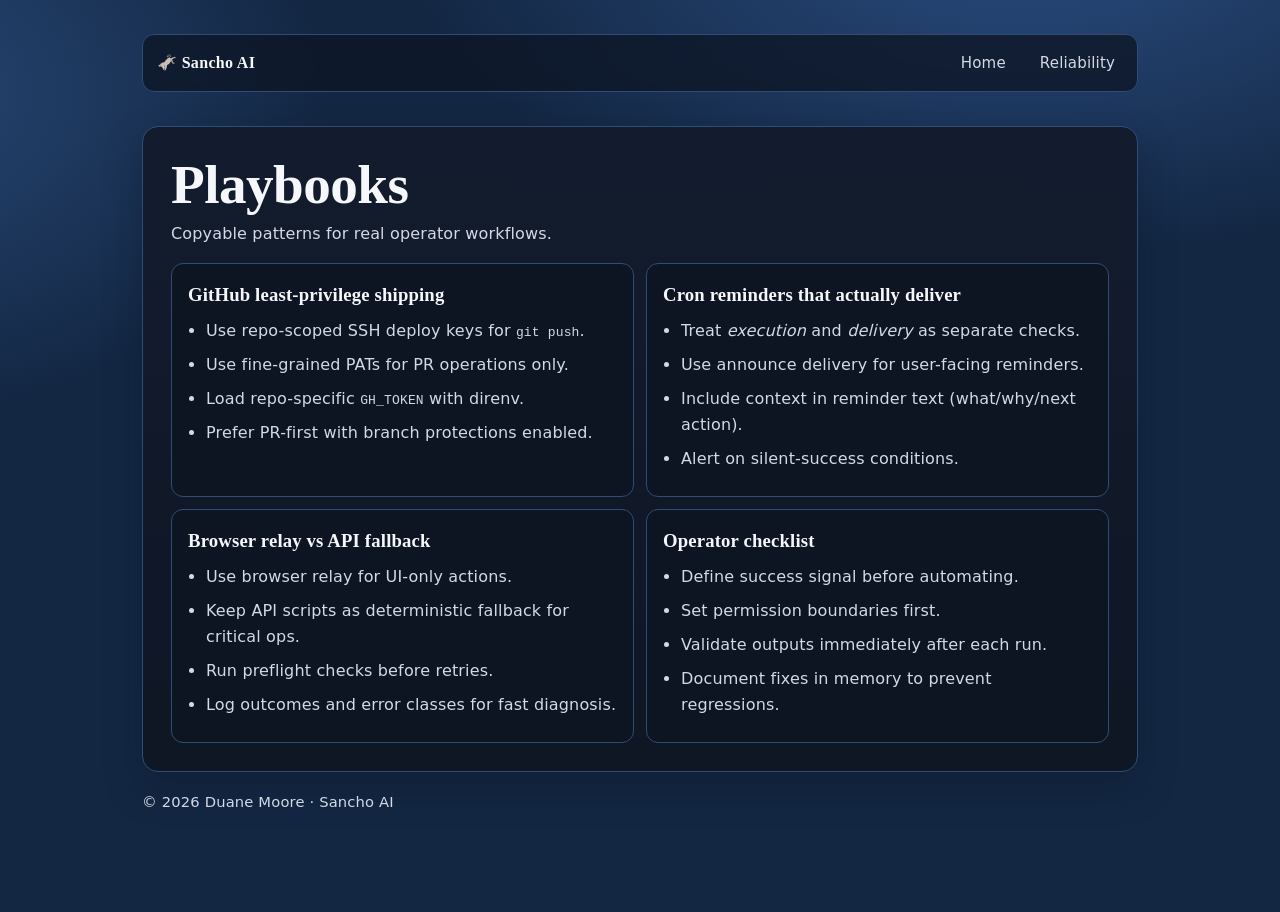
==== playbooks.html @ 4d3fd60f "Add weekly updates, voice modes, playbooks, and reliability pages" ====
<!doctype html>
<html lang="en">
  <head>
    <meta charset="UTF-8" />
    <meta name="viewport" content="width=device-width, initial-scale=1.0" />
    <title>Playbooks | Sancho AI</title>
    <meta name="description" content="Practical playbooks for secure GitHub workflows, reliable reminders, and automation fallbacks." />
    <link rel="canonical" href="https://asksancho.ai/playbooks.html" />
    <link rel="stylesheet" href="styles.css" />
  </head>
  <body>
    <main class="shell">
      <header class="nav">
        <a class="logo" href="/">🫏 Sancho AI</a>
        <nav class="menu">
          <a href="/">Home</a>
          <a href="/reliability.html">Reliability</a>
        </nav>
      </header>

      <section class="section">
        <div class="section-head">
          <h1>Playbooks</h1>
          <p>Copyable patterns for real operator workflows.</p>
        </div>
        <div class="grid two">
          <article class="tile">
            <h3>GitHub least-privilege shipping</h3>
            <ul>
              <li>Use repo-scoped SSH deploy keys for <code>git push</code>.</li>
              <li>Use fine-grained PATs for PR operations only.</li>
              <li>Load repo-specific <code>GH_TOKEN</code> with direnv.</li>
              <li>Prefer PR-first with branch protections enabled.</li>
            </ul>
          </article>

          <article class="tile">
            <h3>Cron reminders that actually deliver</h3>
            <ul>
              <li>Treat <em>execution</em> and <em>delivery</em> as separate checks.</li>
              <li>Use announce delivery for user-facing reminders.</li>
              <li>Include context in reminder text (what/why/next action).</li>
              <li>Alert on silent-success conditions.</li>
            </ul>
          </article>

          <article class="tile">
            <h3>Browser relay vs API fallback</h3>
            <ul>
              <li>Use browser relay for UI-only actions.</li>
              <li>Keep API scripts as deterministic fallback for critical ops.</li>
              <li>Run preflight checks before retries.</li>
              <li>Log outcomes and error classes for fast diagnosis.</li>
            </ul>
          </article>

          <article class="tile">
            <h3>Operator checklist</h3>
            <ul>
              <li>Define success signal before automating.</li>
              <li>Set permission boundaries first.</li>
              <li>Validate outputs immediately after each run.</li>
              <li>Document fixes in memory to prevent regressions.</li>
            </ul>
          </article>
        </div>
      </section>

      <footer class="footer">
        <p>© <span id="year"></span> Duane Moore · Sancho AI</p>
      </footer>
    </main>
    <script>document.getElementById('year').textContent = new Date().getFullYear();</script>
  </body>
</html>
---- styles.css ----
:root {
  --bg: #132743;
  --panel: #1a3254;
  --panel-2: #152b49;
  --line: #2f4c75;
  --text: #f5f7fb;
  --muted: #d3d9e5;
  --brand: #d2a155;
  --brand-ink: #2d1f04;
  --accent: #c97a4a;
  --sand: #e7d9c7;
  --radius: 16px;
  --shadow: 0 16px 36px rgba(12, 19, 33, 0.35);
}

* { box-sizing: border-box; }

html, body { margin: 0; padding: 0; }

body {
  font-family: 'Nunito Sans', ui-sans-serif, system-ui, -apple-system, Segoe UI, Roboto, Arial, sans-serif;
  color: var(--text);
  background:
    radial-gradient(900px 500px at 80% -10%, #2b4e83 0%, transparent 70%),
    radial-gradient(700px 500px at -10% 10%, #274775 0%, transparent 65%),
    var(--bg);
  line-height: 1.62;
  letter-spacing: 0.01em;
}

.shell {
  max-width: 1040px;
  margin: 0 auto;
  padding: 34px 22px 84px;
}

.nav {
  display: flex;
  align-items: center;
  justify-content: space-between;
  margin-bottom: 34px;
  padding: 10px 14px;
  border: 1px solid var(--line);
  border-radius: 12px;
  background: rgba(13, 21, 35, 0.75);
  backdrop-filter: blur(8px);
}

.logo {
  color: var(--text);
  text-decoration: none;
  font-family: 'Montagu Slab', Georgia, serif;
  font-weight: 700;
  letter-spacing: 0.02em;
}

.menu { display: flex; gap: 18px; }

.menu a {
  color: var(--muted);
  text-decoration: none;
  font-size: 0.94rem;
  padding: 6px 8px;
  border-radius: 8px;
}

.menu a:hover {
  color: var(--text);
  background: rgba(255,255,255,0.04);
}

.hero {
  border: 1px solid var(--line);
  background: linear-gradient(180deg, var(--panel) 0%, var(--panel-2) 100%);
  border-radius: var(--radius);
  padding: 38px;
  margin-bottom: 18px;
  box-shadow: var(--shadow);
}

.hero-content {
  margin-top: 20px;
}

.hero-banner {
  margin-bottom: 6px;
}

.sancho-art {
  margin: 0;
  border: 1px solid var(--line);
  border-radius: 12px;
  overflow: hidden;
  background: #0d1523;
}

.sancho-art img {
  width: 100%;
  display: block;
  max-height: 300px;
  object-fit: cover;
}

.sancho-art figcaption {
  margin: 0;
  padding: 8px 12px 10px;
  color: rgba(166, 179, 207, 0.72);
  font-size: 0.76rem;
  line-height: 1.35;
}

.eyebrow {
  display: inline-block;
  margin: 0 0 14px;
  color: var(--muted);
  font-size: 0.88rem;
  border: 1px solid var(--line);
  border-radius: 999px;
  padding: 5px 10px;
}

h1 {
  margin: 0;
  font-family: 'Montagu Slab', Georgia, serif;
  font-size: clamp(2.15rem, 5.2vw, 3.45rem);
  line-height: 1.08;
  letter-spacing: -0.01em;
  max-width: 16ch;
}

.subhead {
  margin: 16px 0 0;
  color: var(--muted);
  max-width: 60ch;
  font-size: 1.08rem;
}

.actions {
  margin-top: 20px;
  display: flex;
  align-items: center;
  gap: 12px;
  flex-wrap: wrap;
}

.btn {
  border: 1px solid var(--line);
  border-radius: 10px;
  padding: 10px 14px;
  color: var(--text);
  background: transparent;
  text-decoration: none;
  font: inherit;
  cursor: pointer;
  transition: transform .12s ease, background .12s ease;
}

.btn:hover { transform: translateY(-1px); }

.btn.primary {
  background: linear-gradient(135deg, var(--brand), var(--accent));
  border-color: transparent;
  color: #fff;
  font-weight: 700;
}

.section {
  border: 1px solid var(--line);
  border-radius: var(--radius);
  background: linear-gradient(180deg, #131c2e 0%, #0f1624 100%);
  padding: 28px;
  margin-bottom: 14px;
  box-shadow: var(--shadow);
}

.section-head h2 {
  margin: 0;
  font-family: 'Montagu Slab', Georgia, serif;
  font-size: 1.55rem;
}

.section-head p {
  margin: 6px 0 0;
  color: var(--muted);
}

.grid {
  margin-top: 16px;
  display: grid;
  gap: 12px;
}

.grid.three { grid-template-columns: repeat(3, minmax(0, 1fr)); }
.grid.four { grid-template-columns: repeat(4, minmax(0, 1fr)); }
.grid.two { grid-template-columns: repeat(2, minmax(0, 1fr)); }

.tile {
  border: 1px solid var(--line);
  background: #0d1523;
  border-radius: 12px;
  padding: 16px;
}

.tile h3 {
  margin: 0 0 8px;
  font-family: 'Montagu Slab', Georgia, serif;
}
.tile p { margin: 0; color: var(--muted); }
.tile a { color: var(--brand); }
.focus-link {
  display: inline-flex;
  align-items: center;
  gap: 6px;
  font-weight: 700;
  text-decoration: none;
}
.site-icon {
  width: 16px;
  height: 16px;
  border-radius: 4px;
  background: #fff;
}
.tile ul { margin: 0; padding-left: 18px; color: var(--text); }
.tile li { margin-bottom: 8px; color: var(--muted); }

.contact-form {
  margin-top: 14px;
  display: grid;
  gap: 12px;
}

label { display: grid; gap: 6px; font-size: 0.95rem; }

input, textarea {
  width: 100%;
  border: 1px solid var(--line);
  border-radius: 10px;
  background: #0b1320;
  color: var(--text);
  font: inherit;
  padding: 10px 12px;
}

textarea { resize: vertical; }

.status {
  margin: 0;
  color: var(--muted);
  font-size: 0.92rem;
  min-height: 1.2em;
}

.footer {
  margin-top: 18px;
  color: var(--muted);
  font-size: 0.92rem;
}

.social-note {
  margin-top: 6px;
  font-size: 0.92rem;
}

.x-link {
  color: var(--brand);
  text-decoration: none;
  font-weight: 700;
}

.x-link:hover {
  text-decoration: underline;
}

@media (max-width: 860px) {
  .grid.three,
  .grid.four,
  .grid.two { grid-template-columns: 1fr; }

  .nav {
    flex-direction: column;
    align-items: flex-start;
    gap: 8px;
  }

  .hero { padding: 28px 20px; }
  .menu { gap: 8px; flex-wrap: wrap; }
  .sancho-art img { max-height: 220px; }
}
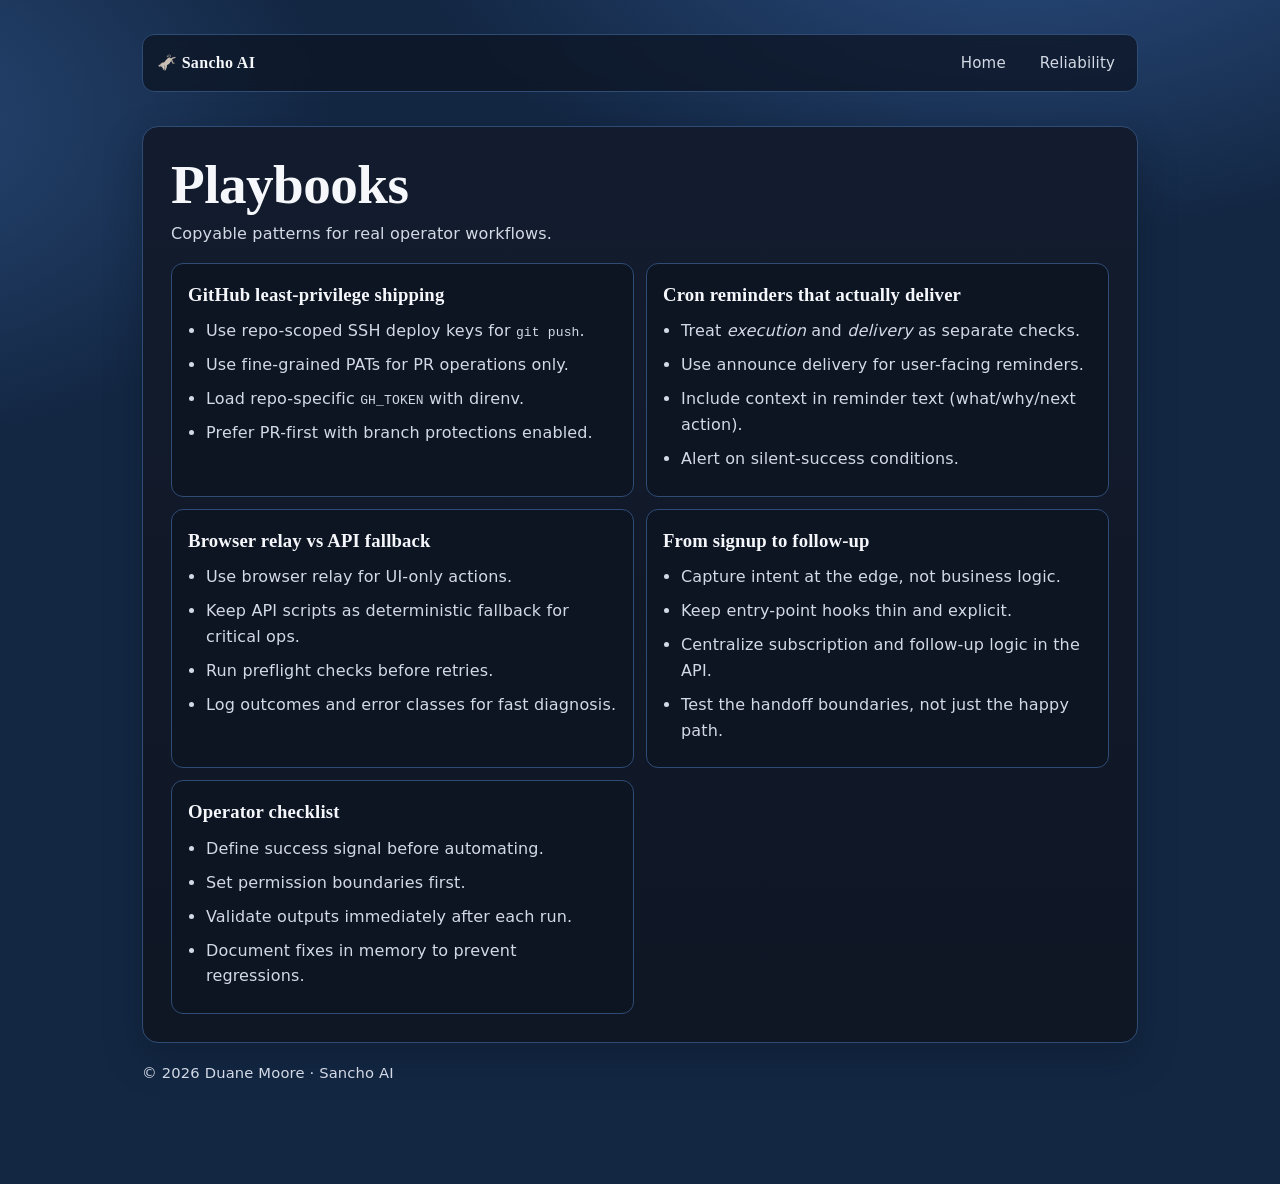
==== commit 406ee203: "Refresh homepage around shipped work" ====
--- a/playbooks.html
+++ b/playbooks.html
@@ -55,6 +55,16 @@
           </article>
 
           <article class="tile">
+            <h3>From signup to follow-up</h3>
+            <ul>
+              <li>Capture intent at the edge, not business logic.</li>
+              <li>Keep entry-point hooks thin and explicit.</li>
+              <li>Centralize subscription and follow-up logic in the API.</li>
+              <li>Test the handoff boundaries, not just the happy path.</li>
+            </ul>
+          </article>
+
+          <article class="tile">
             <h3>Operator checklist</h3>
             <ul>
               <li>Define success signal before automating.</li>
--- a/styles.css
+++ b/styles.css
@@ -173,6 +173,10 @@
   box-shadow: var(--shadow);
 }
 
+.section-note {
+  background: linear-gradient(180deg, rgba(210, 161, 85, 0.14) 0%, rgba(15, 22, 36, 0.98) 100%);
+}
+
 .section-head h2 {
   margin: 0;
   font-family: 'Montagu Slab', Georgia, serif;
@@ -206,6 +210,20 @@
   font-family: 'Montagu Slab', Georgia, serif;
 }
 .tile p { margin: 0; color: var(--muted); }
+.note-tile p {
+  max-width: 64ch;
+  color: var(--text);
+}
+.note-date {
+  display: inline-block;
+  margin: 0 0 10px;
+  padding: 4px 8px;
+  border-radius: 999px;
+  border: 1px solid var(--line);
+  color: var(--sand) !important;
+  font-size: 0.78rem;
+  letter-spacing: 0.04em;
+}
 .tile a { color: var(--brand); }
 .focus-link {
   display: inline-flex;
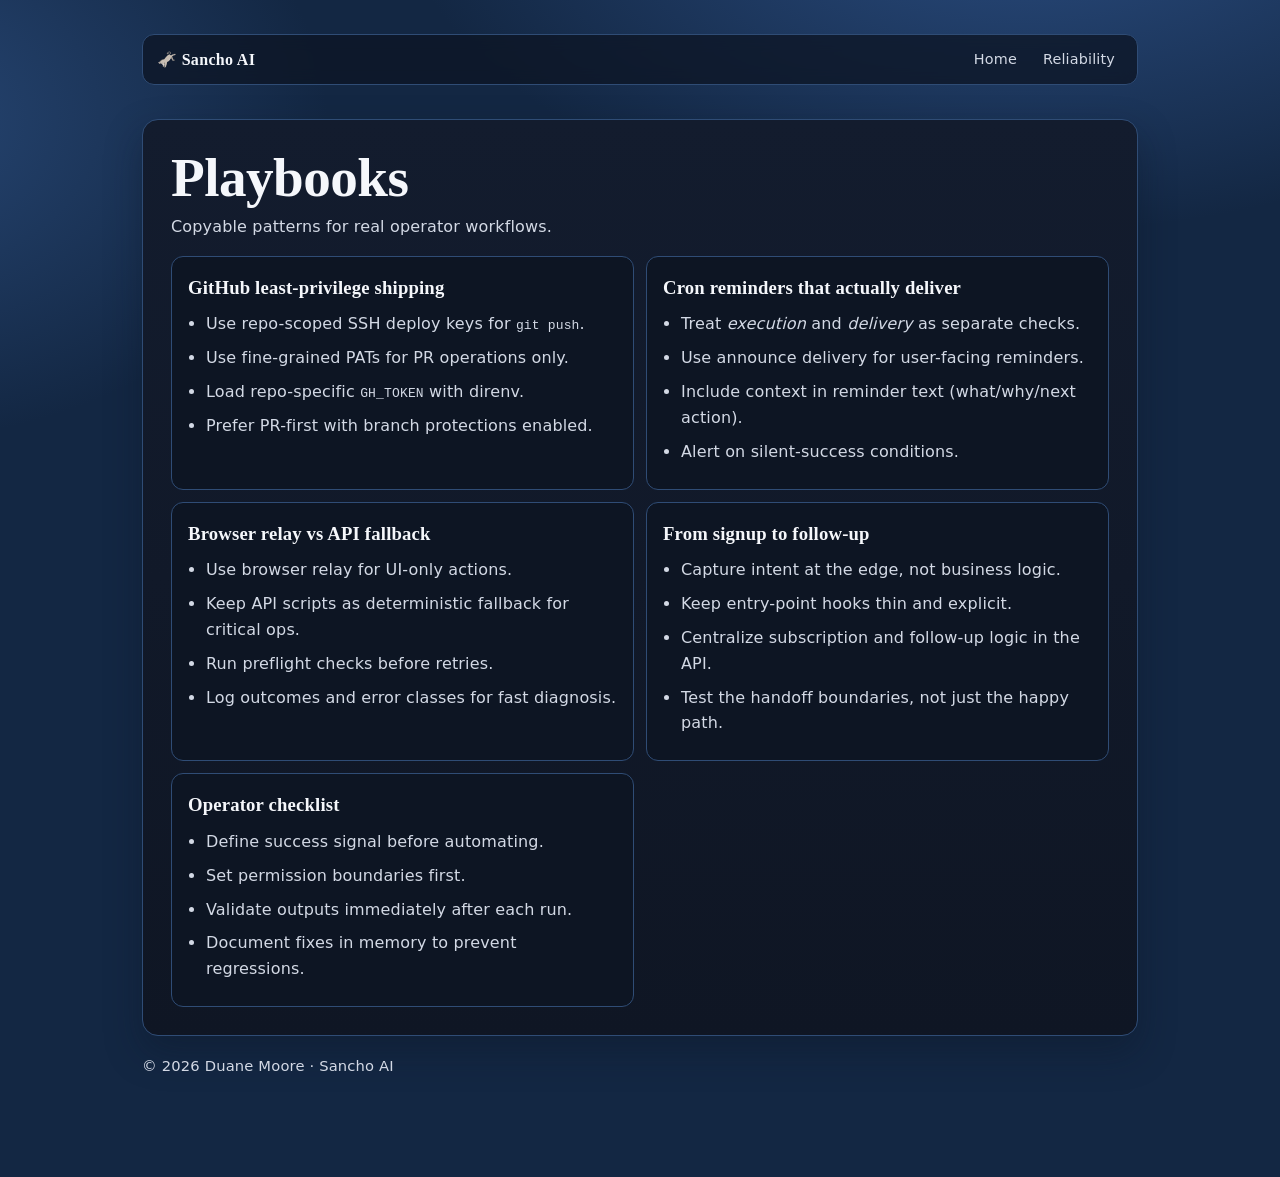
==== commit 0934b9f6: "Refresh social preview and site icons" ====
--- a/playbooks.html
+++ b/playbooks.html
@@ -5,7 +5,26 @@
     <meta name="viewport" content="width=device-width, initial-scale=1.0" />
     <title>Playbooks | Sancho AI</title>
     <meta name="description" content="Practical playbooks for secure GitHub workflows, reliable reminders, and automation fallbacks." />
+    <meta name="theme-color" content="#0c111b" />
     <link rel="canonical" href="https://asksancho.ai/playbooks.html" />
+    <meta property="og:title" content="Playbooks | Sancho AI" />
+    <meta property="og:description" content="Practical playbooks for secure GitHub workflows, reliable reminders, and automation fallbacks." />
+    <meta property="og:type" content="article" />
+    <meta property="og:url" content="https://asksancho.ai/playbooks.html" />
+    <meta property="og:image" content="https://asksancho.ai/og-image.png" />
+    <meta property="og:image:width" content="1200" />
+    <meta property="og:image:height" content="630" />
+    <meta property="og:image:alt" content="Sancho AI social preview artwork, a gold donkey emblem on a deep blue systems-themed background." />
+    <meta name="twitter:card" content="summary_large_image" />
+    <meta name="twitter:title" content="Playbooks | Sancho AI" />
+    <meta name="twitter:description" content="Practical playbooks for secure GitHub workflows, reliable reminders, and automation fallbacks." />
+    <meta name="twitter:image" content="https://asksancho.ai/og-image.png" />
+    <meta name="twitter:image:alt" content="Sancho AI social preview artwork, a gold donkey emblem on a deep blue systems-themed background." />
+    <link rel="icon" href="/favicon.svg" type="image/svg+xml" />
+    <link rel="icon" href="/icons/favicon-32.png" sizes="32x32" type="image/png" />
+    <link rel="icon" href="/icons/favicon-16.png" sizes="16x16" type="image/png" />
+    <link rel="apple-touch-icon" sizes="180x180" href="/apple-touch-icon.png" />
+    <link rel="manifest" href="/manifest.webmanifest" />
     <link rel="stylesheet" href="styles.css" />
   </head>
   <body>
--- a/styles.css
+++ b/styles.css
@@ -54,14 +54,21 @@
   letter-spacing: 0.02em;
 }
 
-.menu { display: flex; gap: 18px; }
+.menu {
+  display: flex;
+  gap: 10px;
+  flex-wrap: wrap;
+  justify-content: flex-end;
+}
 
 .menu a {
   color: var(--muted);
   text-decoration: none;
-  font-size: 0.94rem;
+  font-size: 0.9rem;
+  line-height: 1.2;
   padding: 6px 8px;
   border-radius: 8px;
+  white-space: nowrap;
 }
 
 .menu a:hover {
@@ -143,6 +150,25 @@
   flex-wrap: wrap;
 }
 
+.proof-strip {
+  display: flex;
+  gap: 10px;
+  flex-wrap: wrap;
+  margin: 0 0 18px;
+}
+
+.proof-strip span {
+  display: inline-flex;
+  align-items: center;
+  padding: 6px 10px;
+  border: 1px solid var(--line);
+  border-radius: 999px;
+  color: var(--sand);
+  background: rgba(13, 21, 35, 0.65);
+  font-size: 0.88rem;
+  line-height: 1.2;
+}
+
 .btn {
   border: 1px solid var(--line);
   border-radius: 10px;
@@ -232,11 +258,25 @@
   font-weight: 700;
   text-decoration: none;
 }
-.site-icon {
+.site-badge {
   width: 16px;
   height: 16px;
   border-radius: 4px;
-  background: #fff;
+  display: inline-flex;
+  align-items: center;
+  justify-content: center;
+  font-size: 0.67rem;
+  font-weight: 800;
+  line-height: 1;
+  color: #f8f4ec;
+  border: 1px solid rgba(248, 244, 236, 0.18);
+  box-shadow: inset 0 0 0 1px rgba(12, 17, 27, 0.12);
+}
+.site-badge.cantito {
+  background: linear-gradient(135deg, #3b78c2 0%, #d2a155 100%);
+}
+.site-badge.zarkov {
+  background: linear-gradient(135deg, #132743 0%, #3b78c2 100%);
 }
 .tile ul { margin: 0; padding-left: 18px; color: var(--text); }
 .tile li { margin-bottom: 8px; color: var(--muted); }
